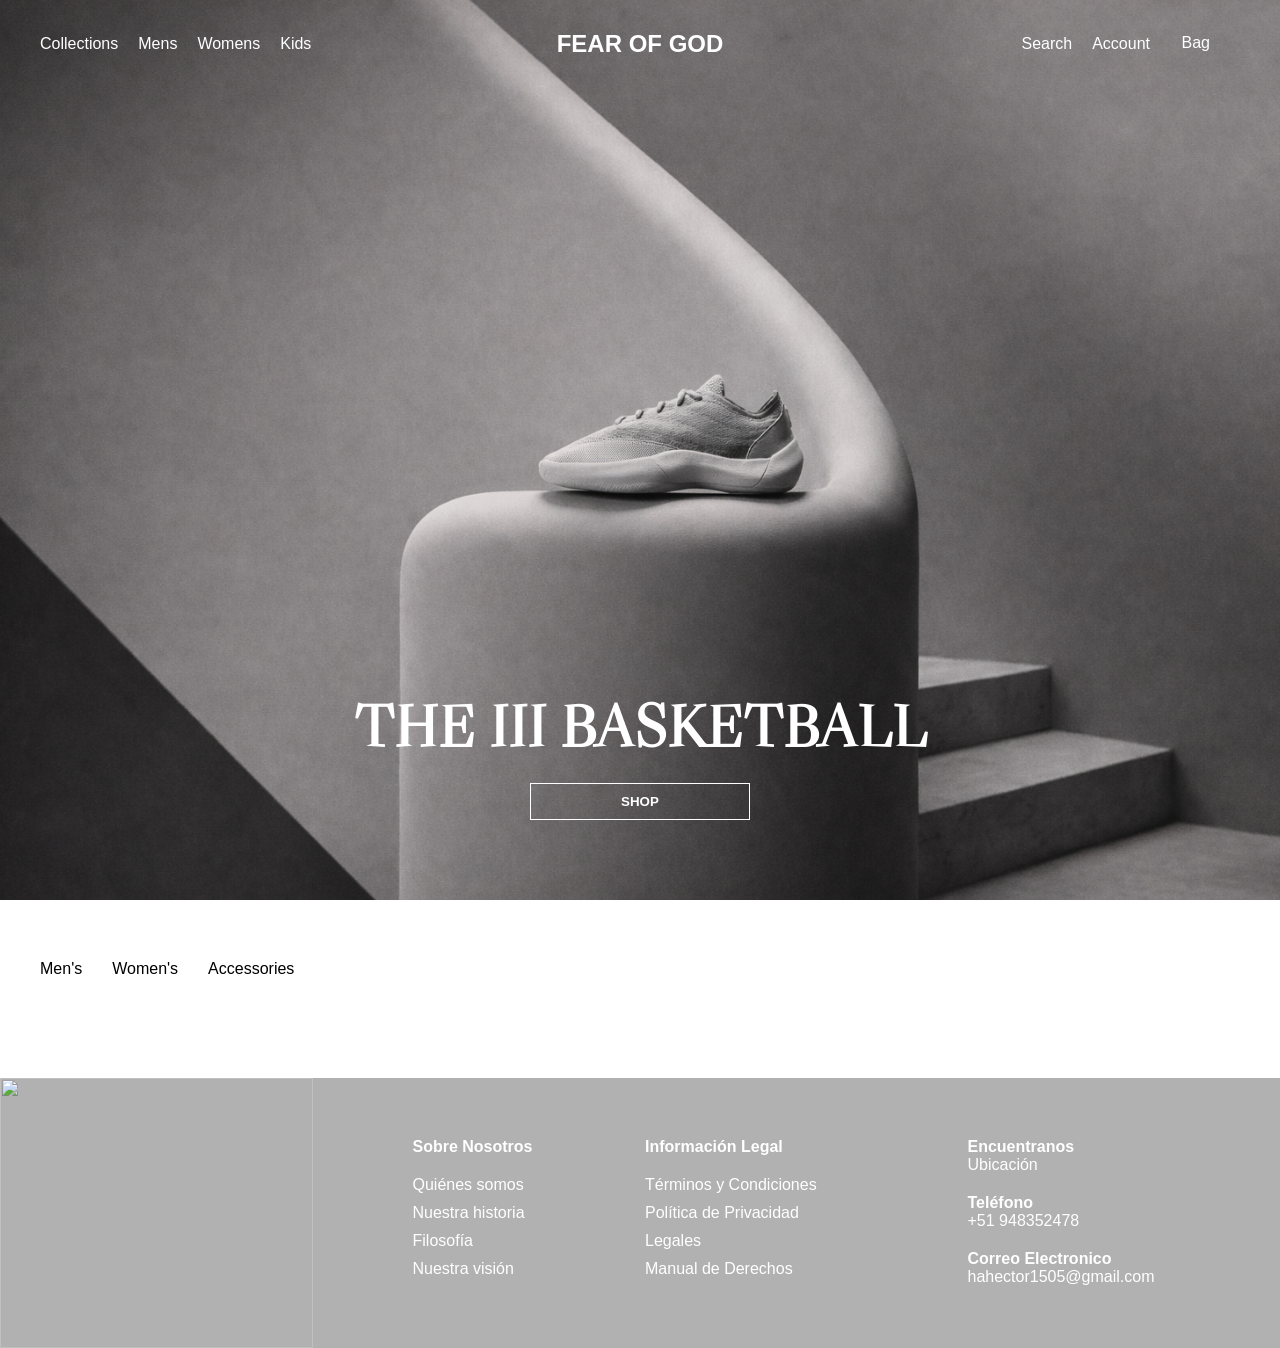
==== index.html @ f71d9492 "Reorganizacion de archivos" ====
<!DOCTYPE html>
<html lang="en">

<head>
    <meta charset="UTF-8">
    <meta name="viewport" content="width=device-width, initial-scale=1.0">
    <link rel="stylesheet" href="./Pagina Principal/style.css">
    <link href="https://fonts.googleapis.com/css2?family=Libre+Caslon+Display&display=swap" rel="stylesheet">
    <title>E Comerce</title>
</head>

<body>
    <header class="main-header">

        <nav class="navegation-left">
            <a href="#">Collections</a>
            <a href="#">Mens</a>
            <a href="#">Womens</a>
            <a href="#">Kids</a>
        </nav>

        <nav class="title-page">
            <h2>FEAR OF GOD</h2>
        </nav>

        <nav class="navegation-right">
            <a href="#">Search</a>
            <a href="#">Account</a>
            <a href="#" id="bag-btn" class="botton-bag">Bag</a>
        </nav>
    </header>

    <main>
        <section class="hero">
            <div class="hero-advertising">
                <h2>THE III BASKETBALL</h2>
                <button>SHOP</button>
            </div>
        </section>

        <div class="container-catalog">

            <nav class="filter-bar">
                <a href="javascript:void(0)" onclick="displayProducts('men')">Men's</a>
                <a href="javascript:void(0)" onclick="displayProducts('women')">Women's</a>
                <a href="javascript:void(0)" onclick="displayProducts('accessories')">Accessories</a>
            </nav>

            <section id="products-container" class="product"></section>

        </div>

        <div class="bag-container" id="bag">
            <h2>Shopping Bag</h2>
            <ul id="bag-items"></ul>
            <p class="total-product">Total: $<span id="bag-total">0</span></p>
            <button class="buy" id="buy">Complete Purchase</button>
        </div>

    </main>

    <footer class="main-footer">
        <div class="footer-container">
            <div class="footer-image">
                <img src="./assets/Tienda.jpg" class="footer-store">
            </div>
            <div class="footer-nav">
                <h4>Sobre Nosotros</h4>
                <ul>
                    <li><a href="#">Quiénes somos</a></li>
                    <li><a href="#">Nuestra historia</a></li>
                    <li><a href="#">Filosofía</a></li>
                    <li><a href="#">Nuestra visión</a></li>
                </ul>
            </div>

            <div class="footer-legal">
                <h4>Información Legal</h4>
                <ul>
                    <li><a href="#">Términos y Condiciones</a></li>
                    <li><a href="#">Política de Privacidad</a></li>
                    <li><a href="#">Legales</a></li>
                    <li><a href="#">Manual de Derechos</a></li>
                </ul>
            </div>

            <div class="footer-container-contactos">
                <div>
                    <h4>Encuentranos</h4>
                    <p>Ubicación</p>
                </div>
                <div>
                    <h4>Teléfono</h4>
                    <p>+51 948352478</p>
                </div>
                <div>
                    <h4>Correo Electronico</h4>
                    <p>hahector1505@gmail.com</p>
                </div>
            </div>
        </div>
    </footer>
    <script src="./Pagina Principal/index.js"></script>

</body>

</html>
---- Pagina Principal/style.css ----
* {
    margin: 0;
    padding: 0;
    box-sizing: border-box;
}

body {
    background-color: white;
    font-family: 'Antonio', 'Oswald', sans-serif;
    color: white;
}

.main-header {
    display: grid;
    grid-template-columns: 1fr auto 1fr;
    align-items: center;
    padding: 20px 40px;
    z-index: 10;
    position: absolute;
    top: 0;
    left: 0;
    right: 0;
}


.main-header a {
    text-decoration: none;
    color: white;
}


.navegation-left {
    display: flex;
    justify-content: flex-start;
    gap: 20px;
}


.navegation-right {
    display: flex;
    justify-content: flex-end;
    position: relative;
    gap: 20px;
    margin-right: 90px;
}

.botton-bag{
    display: inline;
    position: fixed;
    right: 70px;
    top: 34px;
    transition: all 0.3s ease;
}

.title-page {
    text-align: center;
    justify-self: center;
    padding: 10px 20px;
    font-weight: 800;
    font-size: 1rem;
}

.hero {
    position: relative;
    height: 100vh;
    background-image: url("./assets/God-Athletics-III.png");
    background-size: cover;
    background-position: center;
    background-repeat: no-repeat;
}

.hero-advertising {
    position: absolute;
    bottom: 80px;
    left: 0;
    text-align: center;
    z-index: 20;
    width: 100%;
    font-family: 'Libre Caslon Display';
    font-size: 2.5rem;
}

.hero button {
    margin-top: 20px;
    padding: 10px 90px;
    border: 1px solid white;
    background: transparent;
    color: white;
    cursor: pointer;
    z-index: 10;
    font-weight: 700;
}

.container-catalog a {
    text-decoration: none;
    color: #000000;
}

.container-catalog {
    display: block;
    margin: 40px 40px;
    font-family: 'Antonio', sans-serif;
}

.filter-bar {
    display: flex;
    gap: 30px;
    padding: 20px 0;
    
}

.product {
    display: grid;
    grid-template-columns: 1fr 1fr 1fr;
    align-items: center;
    padding: 20px;
    gap: 20px;
}



.image {
    display: block;
    justify-content: center;
    height: 470px;
    width: 100%;
    object-fit: contain;

}

.product-men h1 {
    display: flex;
    justify-content: start;
    color: #000000;
    font-size: 17px;
    padding: 10px 0 0 0;
}

.product-men p {
    display: flex;
    justify-content: start;
    color: #000000;
    font-size: 17px;
    gap: 20px;
}

.purchase-container {
    color: #000000;
    margin: 0;
}

.price-row {
    display: flex;
    justify-content: space-between;
    align-items: center;
    margin-top: 5px;
}

.product-add {
    display: block;
    align-items: center;
    justify-content: center;
    width: 90%;
    padding: 10px;
    margin: 10px;
    border-radius: 30px;
    color: white;
    background-color: black;
    font-size: 17px;
    font-weight: 600;
    cursor: pointer;
    transition: all 0.3s ease;
}

.main-footer {
    background-color: #b1b1b1;
    color: white;
    padding: 0;
    height: auto;
    width: 100%;
    overflow: hidden;
}

.main-footer a {
    text-decoration: none;
    color: #ffffff;
}

.main-footer li {
    list-style: none;
    padding: 0;
    margin: 0;
    margin-bottom: 10px;
}

.footer-container {
    display: grid;
    grid-template-columns: 1fr 1fr 1fr 1fr;
    justify-content: center;
    align-items: center;
    gap: 10px;
    margin: 0;
    padding: 0;
    align-items: stretch;
}

.footer-image {
    height: auto;
    width: auto;

}

.footer-store {
    display: block;
    width: 100%;
    height: 100%;
    object-fit: cover;
}

.footer-nav {
    display: flex;
    flex-direction: column;
    padding: 60px 90px;
    gap: 20px;
}

.footer-legal {
    display: flex;
    flex-direction: column;
    padding: 60px 0;
    gap: 20px;
}

.footer-container-contactos {
    display: flex;
    flex-direction: column;
    padding: 60px 0;
    gap: 20px;

}

.bag-container {
    position: fixed;
    top: 80px;
    background-color: white;
    width: 400px;
    max-height: 400px;
    border-radius: 30px;
    border: 1.8px solid rgb(122, 122, 122);
    padding: 20px;
    overflow-y: auto;
    right: 20px;
    color: black;
    display: none;
    background-color: rgb(239, 239, 239);
}

.bag-container h2 {
    margin-bottom: 10px;
}

.total-product {
    font-weight: 600;
}

#bag-items {
    list-style: none;
    margin-bottom: 10px;
}

#bag-items li {
    margin-bottom: 8px;
    font-size: 14px;
}

.cart-image {
    width: 50px;
    height: 50px;
    object-fit: contain;
    border-radius: 8px;
}

.cart-info {
    display: flex;
    flex-direction: column;
    padding: 10px;
}

.cart-item {
    display: flex;
    align-items: center;
    gap: 15px;
    margin-bottom: 15px;
    border: 1px solid #ebebeb;
    border-radius: 15px;
    box-shadow: 0 4px 10px rgba(0, 0, 0, 0.10);

}

.botton-quantity button {
    display: inline;
    align-items: center;
    justify-content: space-between;
    margin-top: 5px;
    font-weight: 600;
    font-size: 16px;
    width: 15px;
    height: 20px;
    color: white;
    background-color: black;
    cursor: pointer;
}

.buy{
    display: inline;
    color: white;
    background-color: black;
    border-radius: 20px;
    border: 1px solid black;
    width: 100%;
    height: 35px;
    margin: 15px 0 0 0;
    cursor: pointer;
}
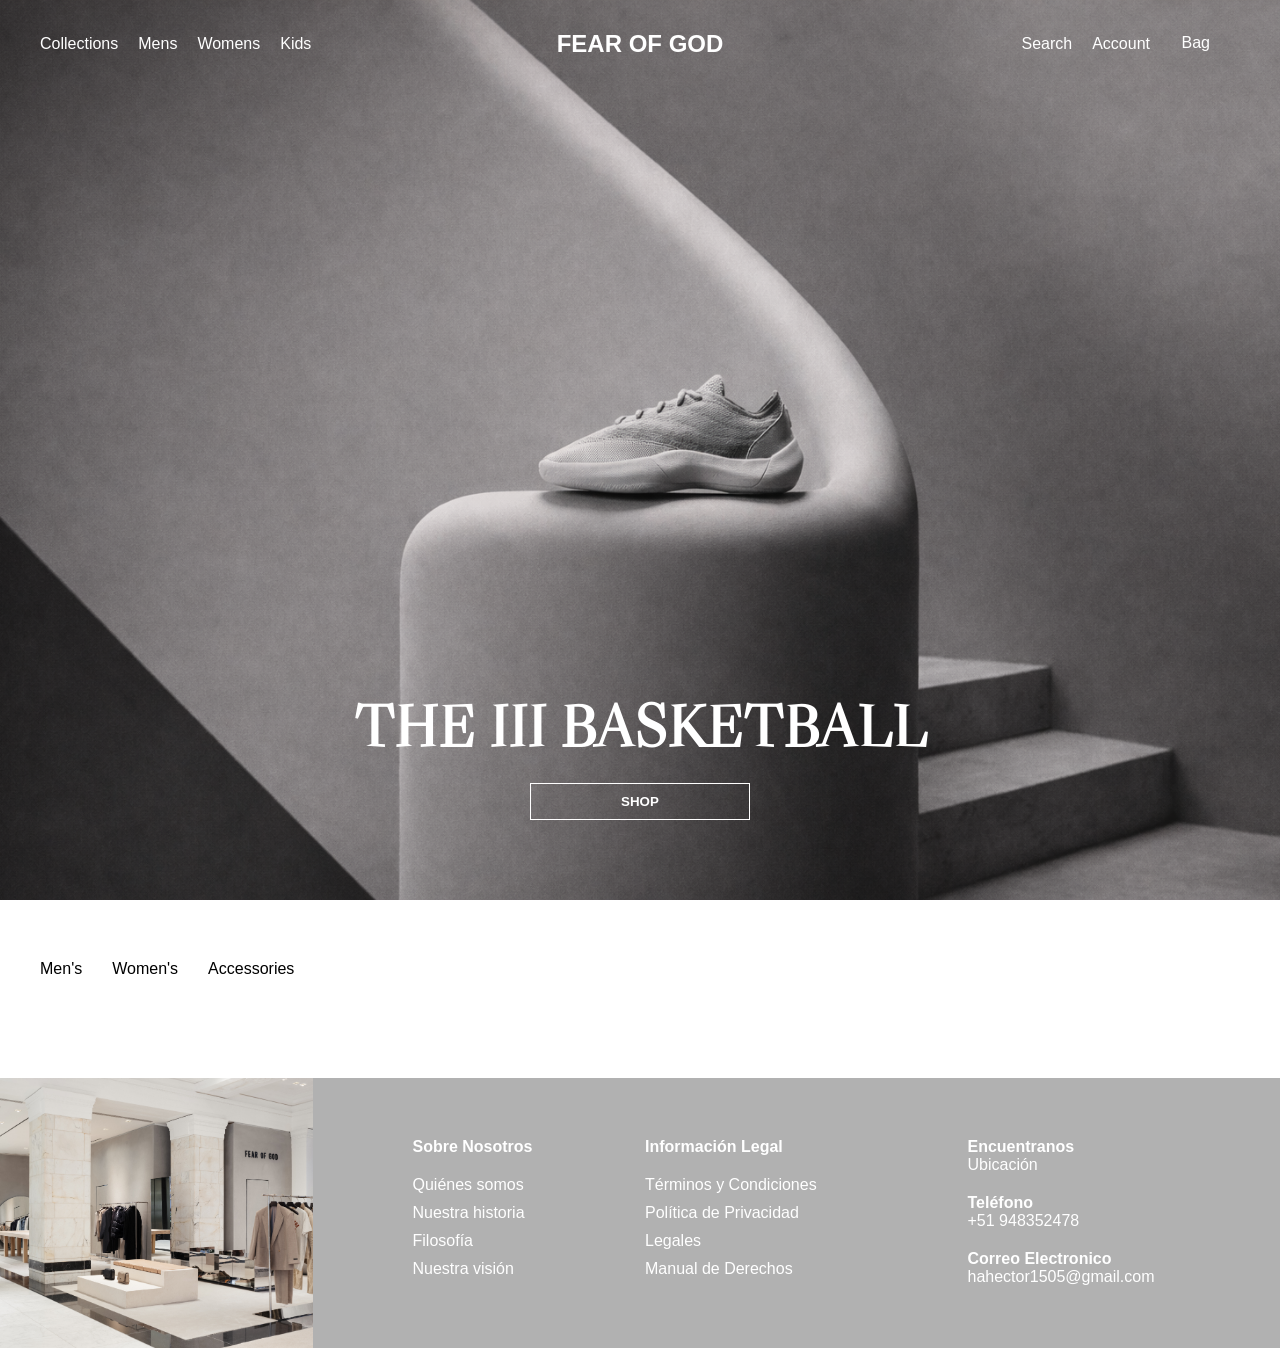
==== commit af385f69: "Reorganizacion de nombres de archivos" ====
--- a/index.html
+++ b/index.html
@@ -4,7 +4,7 @@
 <head>
     <meta charset="UTF-8">
     <meta name="viewport" content="width=device-width, initial-scale=1.0">
-    <link rel="stylesheet" href="./Pagina Principal/style.css">
+    <link rel="stylesheet" href="./home/style.css">
     <link href="https://fonts.googleapis.com/css2?family=Libre+Caslon+Display&display=swap" rel="stylesheet">
     <title>E Comerce</title>
 </head>
@@ -62,7 +62,7 @@
     <footer class="main-footer">
         <div class="footer-container">
             <div class="footer-image">
-                <img src="./assets/Tienda.jpg" class="footer-store">
+                <img src="./home/assets/Tienda.jpg" class="footer-store">
             </div>
             <div class="footer-nav">
                 <h4>Sobre Nosotros</h4>
@@ -100,7 +100,7 @@
             </div>
         </div>
     </footer>
-    <script src="./Pagina Principal/index.js"></script>
+    <script src="./home/index.js"></script>
 
 </body>
 
--- a/home/style.css
+++ b/home/style.css
@@ -0,0 +1,324 @@
+* {
+    margin: 0;
+    padding: 0;
+    box-sizing: border-box;
+}
+
+body {
+    background-color: white;
+    font-family: 'Antonio', 'Oswald', sans-serif;
+    color: white;
+}
+
+.main-header {
+    display: grid;
+    grid-template-columns: 1fr auto 1fr;
+    align-items: center;
+    padding: 20px 40px;
+    z-index: 10;
+    position: absolute;
+    top: 0;
+    left: 0;
+    right: 0;
+}
+
+
+.main-header a {
+    text-decoration: none;
+    color: white;
+}
+
+
+.navegation-left {
+    display: flex;
+    justify-content: flex-start;
+    gap: 20px;
+}
+
+
+.navegation-right {
+    display: flex;
+    justify-content: flex-end;
+    position: relative;
+    gap: 20px;
+    margin-right: 90px;
+}
+
+.botton-bag{
+    display: inline;
+    position: fixed;
+    right: 70px;
+    top: 34px;
+    transition: all 0.3s ease;
+}
+
+.title-page {
+    text-align: center;
+    justify-self: center;
+    padding: 10px 20px;
+    font-weight: 800;
+    font-size: 1rem;
+}
+
+.hero {
+    position: relative;
+    height: 100vh;
+    background-image: url("./assets/God-Athletics-III.png");
+    background-size: cover;
+    background-position: center;
+    background-repeat: no-repeat;
+}
+
+.hero-advertising {
+    position: absolute;
+    bottom: 80px;
+    left: 0;
+    text-align: center;
+    z-index: 20;
+    width: 100%;
+    font-family: 'Libre Caslon Display';
+    font-size: 2.5rem;
+}
+
+.hero button {
+    margin-top: 20px;
+    padding: 10px 90px;
+    border: 1px solid white;
+    background: transparent;
+    color: white;
+    cursor: pointer;
+    z-index: 10;
+    font-weight: 700;
+}
+
+.container-catalog a {
+    text-decoration: none;
+    color: #000000;
+}
+
+.container-catalog {
+    display: block;
+    margin: 40px 40px;
+    font-family: 'Antonio', sans-serif;
+}
+
+.filter-bar {
+    display: flex;
+    gap: 30px;
+    padding: 20px 0;
+    
+}
+
+.product {
+    display: grid;
+    grid-template-columns: 1fr 1fr 1fr;
+    align-items: center;
+    padding: 20px;
+    gap: 20px;
+}
+
+
+
+.image {
+    display: block;
+    justify-content: center;
+    height: 470px;
+    width: 100%;
+    object-fit: contain;
+
+}
+
+.product-men h1 {
+    display: flex;
+    justify-content: start;
+    color: #000000;
+    font-size: 17px;
+    padding: 10px 0 0 0;
+}
+
+.product-men p {
+    display: flex;
+    justify-content: start;
+    color: #000000;
+    font-size: 17px;
+    gap: 20px;
+}
+
+.purchase-container {
+    color: #000000;
+    margin: 0;
+}
+
+.price-row {
+    display: flex;
+    justify-content: space-between;
+    align-items: center;
+    margin-top: 5px;
+}
+
+.product-add {
+    display: block;
+    align-items: center;
+    justify-content: center;
+    width: 90%;
+    padding: 10px;
+    margin: 10px;
+    border-radius: 30px;
+    color: white;
+    background-color: black;
+    font-size: 17px;
+    font-weight: 600;
+    cursor: pointer;
+    transition: all 0.3s ease;
+}
+
+.main-footer {
+    background-color: #b1b1b1;
+    color: white;
+    padding: 0;
+    height: auto;
+    width: 100%;
+    overflow: hidden;
+}
+
+.main-footer a {
+    text-decoration: none;
+    color: #ffffff;
+}
+
+.main-footer li {
+    list-style: none;
+    padding: 0;
+    margin: 0;
+    margin-bottom: 10px;
+}
+
+.footer-container {
+    display: grid;
+    grid-template-columns: 1fr 1fr 1fr 1fr;
+    justify-content: center;
+    align-items: center;
+    gap: 10px;
+    margin: 0;
+    padding: 0;
+    align-items: stretch;
+}
+
+.footer-image {
+    height: auto;
+    width: auto;
+
+}
+
+.footer-store {
+    display: block;
+    width: 100%;
+    height: 100%;
+    object-fit: cover;
+}
+
+.footer-nav {
+    display: flex;
+    flex-direction: column;
+    padding: 60px 90px;
+    gap: 20px;
+}
+
+.footer-legal {
+    display: flex;
+    flex-direction: column;
+    padding: 60px 0;
+    gap: 20px;
+}
+
+.footer-container-contactos {
+    display: flex;
+    flex-direction: column;
+    padding: 60px 0;
+    gap: 20px;
+
+}
+
+.bag-container {
+    position: fixed;
+    top: 80px;
+    background-color: white;
+    width: 400px;
+    max-height: 400px;
+    border-radius: 30px;
+    border: 1.8px solid rgb(122, 122, 122);
+    padding: 20px;
+    overflow-y: auto;
+    right: 20px;
+    color: black;
+    display: none;
+    background-color: rgb(239, 239, 239);
+}
+
+.bag-container h2 {
+    margin-bottom: 10px;
+}
+
+.total-product {
+    font-weight: 600;
+}
+
+#bag-items {
+    list-style: none;
+    margin-bottom: 10px;
+}
+
+#bag-items li {
+    margin-bottom: 8px;
+    font-size: 14px;
+}
+
+.cart-image {
+    width: 50px;
+    height: 50px;
+    object-fit: contain;
+    border-radius: 8px;
+}
+
+.cart-info {
+    display: flex;
+    flex-direction: column;
+    padding: 10px;
+}
+
+.cart-item {
+    display: flex;
+    align-items: center;
+    gap: 15px;
+    margin-bottom: 15px;
+    border: 1px solid #ebebeb;
+    border-radius: 15px;
+    box-shadow: 0 4px 10px rgba(0, 0, 0, 0.10);
+
+}
+
+.botton-quantity button {
+    display: inline;
+    align-items: center;
+    justify-content: space-between;
+    margin-top: 5px;
+    font-weight: 600;
+    font-size: 16px;
+    width: 15px;
+    height: 20px;
+    color: white;
+    background-color: black;
+    cursor: pointer;
+}
+
+.buy{
+    display: inline;
+    color: white;
+    background-color: black;
+    border-radius: 20px;
+    border: 1px solid black;
+    width: 100%;
+    height: 35px;
+    margin: 15px 0 0 0;
+    cursor: pointer;
+}
